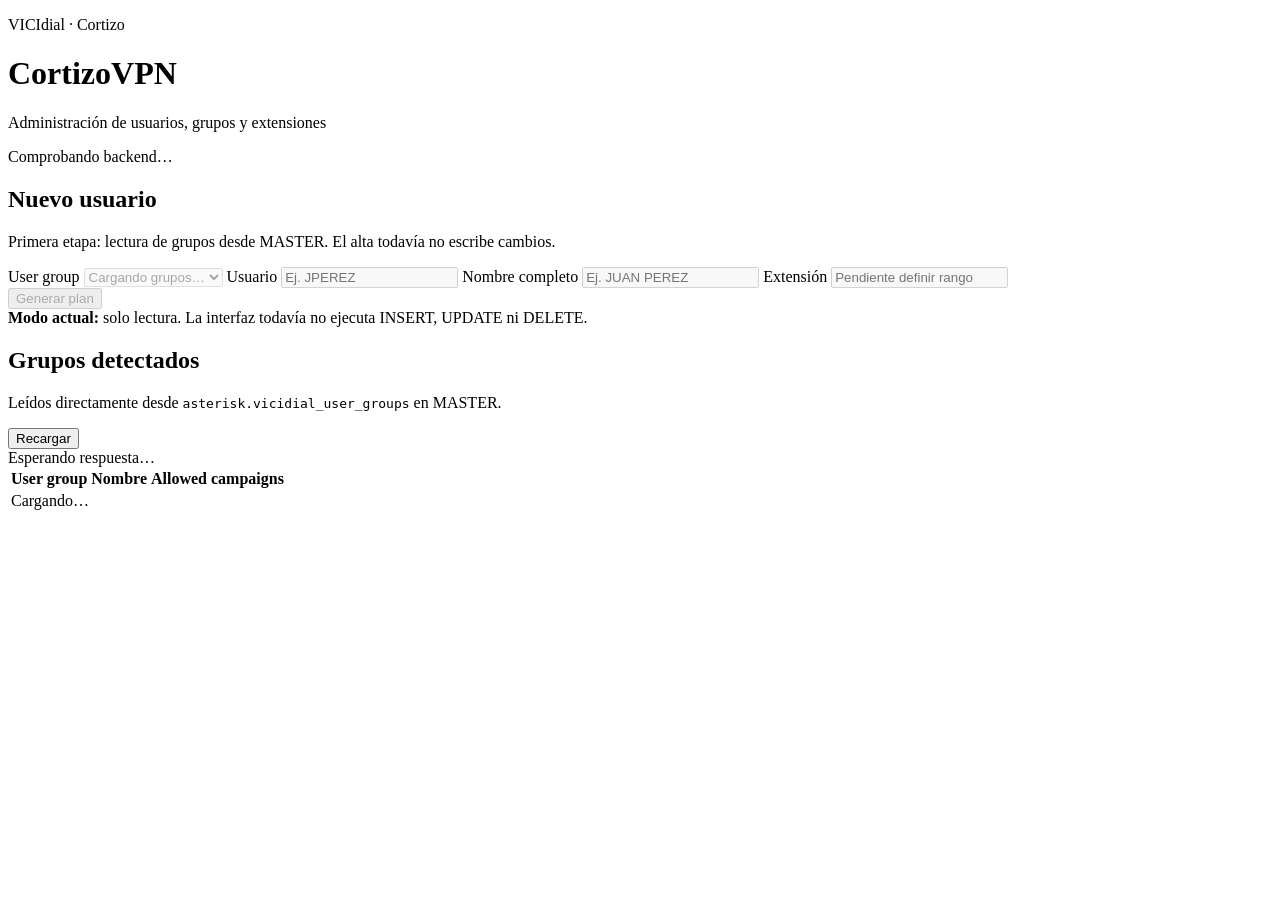
==== docs/index.html @ eaa8d927 "feat: add GitHub Pages frontend" ====
<!doctype html>
<html lang="es">
<head>
  <meta charset="utf-8">
  <meta name="viewport" content="width=device-width, initial-scale=1">
  <title>CortizoVPN</title>
  <link rel="stylesheet" href="./app.css">
</head>
<body>
  <div class="shell">
    <header class="topbar">
      <div>
        <p class="eyebrow">VICIdial · Cortizo</p>
        <h1>CortizoVPN</h1>
        <p class="subtitle">Administración de usuarios, grupos y extensiones</p>
      </div>
      <div id="healthBadge" class="badge badge-wait">Comprobando backend…</div>
    </header>

    <main>
      <section class="card">
        <div class="card-head">
          <div>
            <h2>Nuevo usuario</h2>
            <p>Primera etapa: lectura de grupos desde MASTER. El alta todavía no escribe cambios.</p>
          </div>
        </div>

        <div class="grid">
          <label>
            <span>User group</span>
            <select id="userGroup" disabled>
              <option>Cargando grupos…</option>
            </select>
          </label>

          <label>
            <span>Usuario</span>
            <input id="username" type="text" placeholder="Ej. JPEREZ" disabled>
          </label>

          <label class="wide">
            <span>Nombre completo</span>
            <input id="fullName" type="text" placeholder="Ej. JUAN PEREZ" disabled>
          </label>

          <label>
            <span>Extensión</span>
            <input id="extension" type="text" placeholder="Pendiente definir rango" disabled>
          </label>

          <div class="actions">
            <button type="button" disabled>Generar plan</button>
          </div>
        </div>

        <div class="notice">
          <strong>Modo actual:</strong> solo lectura. La interfaz todavía no ejecuta INSERT, UPDATE ni DELETE.
        </div>
      </section>

      <section class="card">
        <div class="card-head">
          <div>
            <h2>Grupos detectados</h2>
            <p>Leídos directamente desde <code>asterisk.vicidial_user_groups</code> en MASTER.</p>
          </div>
          <button id="reloadGroups" class="secondary" type="button">Recargar</button>
        </div>

        <div id="groupsStatus" class="status">Esperando respuesta…</div>

        <div class="table-wrap">
          <table>
            <thead>
              <tr>
                <th>User group</th>
                <th>Nombre</th>
                <th>Allowed campaigns</th>
              </tr>
            </thead>
            <tbody id="groupsBody">
              <tr>
                <td colspan="3">Cargando…</td>
              </tr>
            </tbody>
          </table>
        </div>
      </section>
    </main>
  </div>

  <script src="./app.js"></script>
</body>
</html>
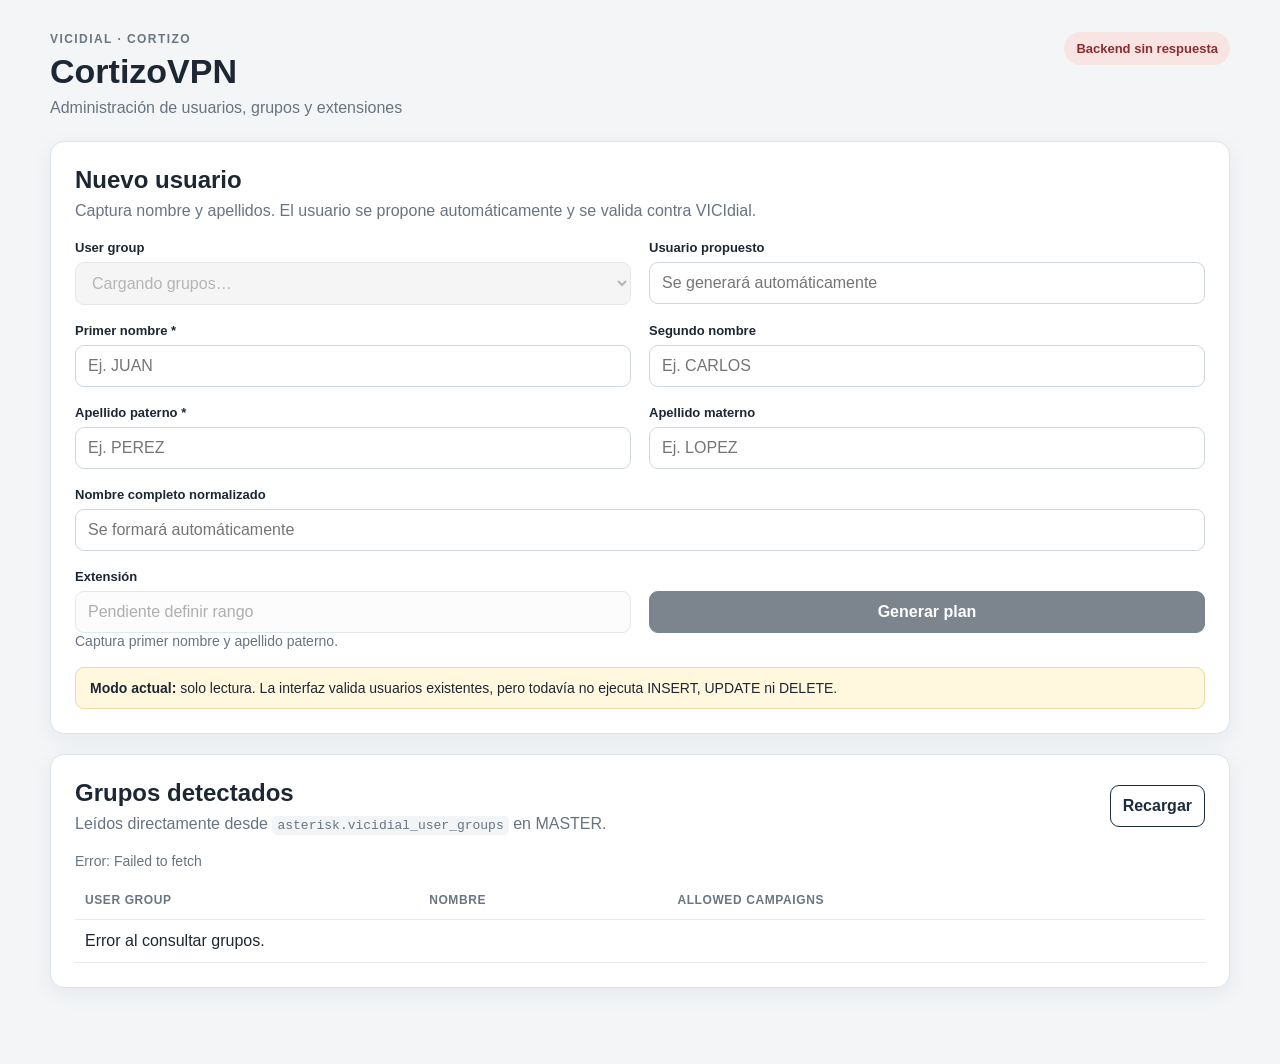
==== commit 63778df1: "feat: add name fields and username preview UI" ====
--- a/docs/index.html
+++ b/docs/index.html
@@ -22,26 +22,44 @@
         <div class="card-head">
           <div>
             <h2>Nuevo usuario</h2>
-            <p>Primera etapa: lectura de grupos desde MASTER. El alta todavía no escribe cambios.</p>
+            <p>Captura nombre y apellidos. El usuario se propone automáticamente y se valida contra VICIdial.</p>
           </div>
         </div>
 
         <div class="grid">
           <label>
             <span>User group</span>
-            <select id="userGroup" disabled>
-              <option>Cargando grupos…</option>
-            </select>
+            <select id="userGroup" disabled><option>Cargando grupos…</option></select>
           </label>
 
           <label>
-            <span>Usuario</span>
-            <input id="username" type="text" placeholder="Ej. JPEREZ" disabled>
+            <span>Usuario propuesto</span>
+            <input id="username" type="text" placeholder="Se generará automáticamente" readonly>
+          </label>
+
+          <label>
+            <span>Primer nombre *</span>
+            <input id="firstName" type="text" placeholder="Ej. JUAN">
+          </label>
+
+          <label>
+            <span>Segundo nombre</span>
+            <input id="secondName" type="text" placeholder="Ej. CARLOS">
+          </label>
+
+          <label>
+            <span>Apellido paterno *</span>
+            <input id="paternalSurname" type="text" placeholder="Ej. PEREZ">
+          </label>
+
+          <label>
+            <span>Apellido materno</span>
+            <input id="maternalSurname" type="text" placeholder="Ej. LOPEZ">
           </label>
 
           <label class="wide">
-            <span>Nombre completo</span>
-            <input id="fullName" type="text" placeholder="Ej. JUAN PEREZ" disabled>
+            <span>Nombre completo normalizado</span>
+            <input id="fullName" type="text" placeholder="Se formará automáticamente" readonly>
           </label>
 
           <label>
@@ -50,12 +68,14 @@
           </label>
 
           <div class="actions">
-            <button type="button" disabled>Generar plan</button>
+            <button id="generatePlan" type="button" disabled>Generar plan</button>
           </div>
         </div>
 
+        <div id="usernameStatus" class="status">Captura primer nombre y apellido paterno.</div>
+
         <div class="notice">
-          <strong>Modo actual:</strong> solo lectura. La interfaz todavía no ejecuta INSERT, UPDATE ni DELETE.
+          <strong>Modo actual:</strong> solo lectura. La interfaz valida usuarios existentes, pero todavía no ejecuta INSERT, UPDATE ni DELETE.
         </div>
       </section>
 
@@ -67,29 +87,16 @@
           </div>
           <button id="reloadGroups" class="secondary" type="button">Recargar</button>
         </div>
-
         <div id="groupsStatus" class="status">Esperando respuesta…</div>
-
         <div class="table-wrap">
           <table>
-            <thead>
-              <tr>
-                <th>User group</th>
-                <th>Nombre</th>
-                <th>Allowed campaigns</th>
-              </tr>
-            </thead>
-            <tbody id="groupsBody">
-              <tr>
-                <td colspan="3">Cargando…</td>
-              </tr>
-            </tbody>
+            <thead><tr><th>User group</th><th>Nombre</th><th>Allowed campaigns</th></tr></thead>
+            <tbody id="groupsBody"><tr><td colspan="3">Cargando…</td></tr></tbody>
           </table>
         </div>
       </section>
     </main>
   </div>
-
   <script src="./app.js"></script>
 </body>
-</html>
+</html>
--- a/docs/app.css
+++ b/docs/app.css
@@ -0,0 +1,203 @@
+:root {
+  font-family: Arial, Helvetica, sans-serif;
+  background: #f3f5f7;
+  color: #1d2733;
+}
+
+* {
+  box-sizing: border-box;
+}
+
+body {
+  margin: 0;
+  background: #f3f5f7;
+}
+
+.shell {
+  width: min(1180px, calc(100% - 32px));
+  margin: 0 auto;
+  padding: 32px 0 56px;
+}
+
+.topbar {
+  display: flex;
+  align-items: flex-start;
+  justify-content: space-between;
+  gap: 24px;
+  margin-bottom: 24px;
+}
+
+.eyebrow {
+  margin: 0 0 6px;
+  text-transform: uppercase;
+  letter-spacing: .12em;
+  font-size: 12px;
+  font-weight: 700;
+  color: #6a7682;
+}
+
+h1, h2 {
+  margin: 0;
+}
+
+h1 {
+  font-size: 34px;
+}
+
+.subtitle,
+.card-head p {
+  margin: 8px 0 0;
+  color: #687481;
+}
+
+.card {
+  background: white;
+  border: 1px solid #dfe4e8;
+  border-radius: 14px;
+  padding: 24px;
+  margin-bottom: 20px;
+  box-shadow: 0 6px 22px rgba(34, 49, 63, .06);
+}
+
+.card-head {
+  display: flex;
+  align-items: center;
+  justify-content: space-between;
+  gap: 16px;
+  margin-bottom: 20px;
+}
+
+.grid {
+  display: grid;
+  grid-template-columns: repeat(2, minmax(0, 1fr));
+  gap: 18px;
+}
+
+.wide {
+  grid-column: 1 / -1;
+}
+
+label span {
+  display: block;
+  margin-bottom: 7px;
+  font-size: 13px;
+  font-weight: 700;
+}
+
+input,
+select,
+button {
+  width: 100%;
+  border-radius: 9px;
+  border: 1px solid #cfd6dc;
+  padding: 11px 12px;
+  font: inherit;
+}
+
+input:disabled,
+select:disabled,
+button:disabled {
+  opacity: .58;
+  cursor: not-allowed;
+}
+
+button {
+  background: #1e2d3d;
+  color: white;
+  border-color: #1e2d3d;
+  cursor: pointer;
+  font-weight: 700;
+}
+
+button.secondary {
+  width: auto;
+  background: white;
+  color: #1e2d3d;
+}
+
+.actions {
+  display: flex;
+  align-items: flex-end;
+}
+
+.notice {
+  margin-top: 18px;
+  padding: 12px 14px;
+  background: #fff8df;
+  border: 1px solid #eadca4;
+  border-radius: 9px;
+  font-size: 14px;
+}
+
+.badge {
+  padding: 9px 12px;
+  border-radius: 999px;
+  font-size: 13px;
+  font-weight: 700;
+  white-space: nowrap;
+}
+
+.badge-wait {
+  background: #e9edf1;
+}
+
+.badge-ok {
+  background: #e4f5e9;
+  color: #226638;
+}
+
+.badge-error {
+  background: #f9e4e4;
+  color: #8c2d2d;
+}
+
+.status {
+  margin-bottom: 12px;
+  font-size: 14px;
+  color: #687481;
+}
+
+.table-wrap {
+  overflow-x: auto;
+}
+
+table {
+  width: 100%;
+  border-collapse: collapse;
+}
+
+th,
+td {
+  padding: 12px 10px;
+  border-bottom: 1px solid #e6eaed;
+  text-align: left;
+  vertical-align: top;
+}
+
+th {
+  font-size: 12px;
+  text-transform: uppercase;
+  letter-spacing: .05em;
+  color: #6a7682;
+}
+
+code {
+  background: #f2f4f6;
+  border-radius: 5px;
+  padding: 2px 5px;
+}
+
+@media (max-width: 720px) {
+  .topbar,
+  .card-head {
+    flex-direction: column;
+  }
+
+  .grid {
+    grid-template-columns: 1fr;
+  }
+
+  .wide {
+    grid-column: auto;
+  }
+}
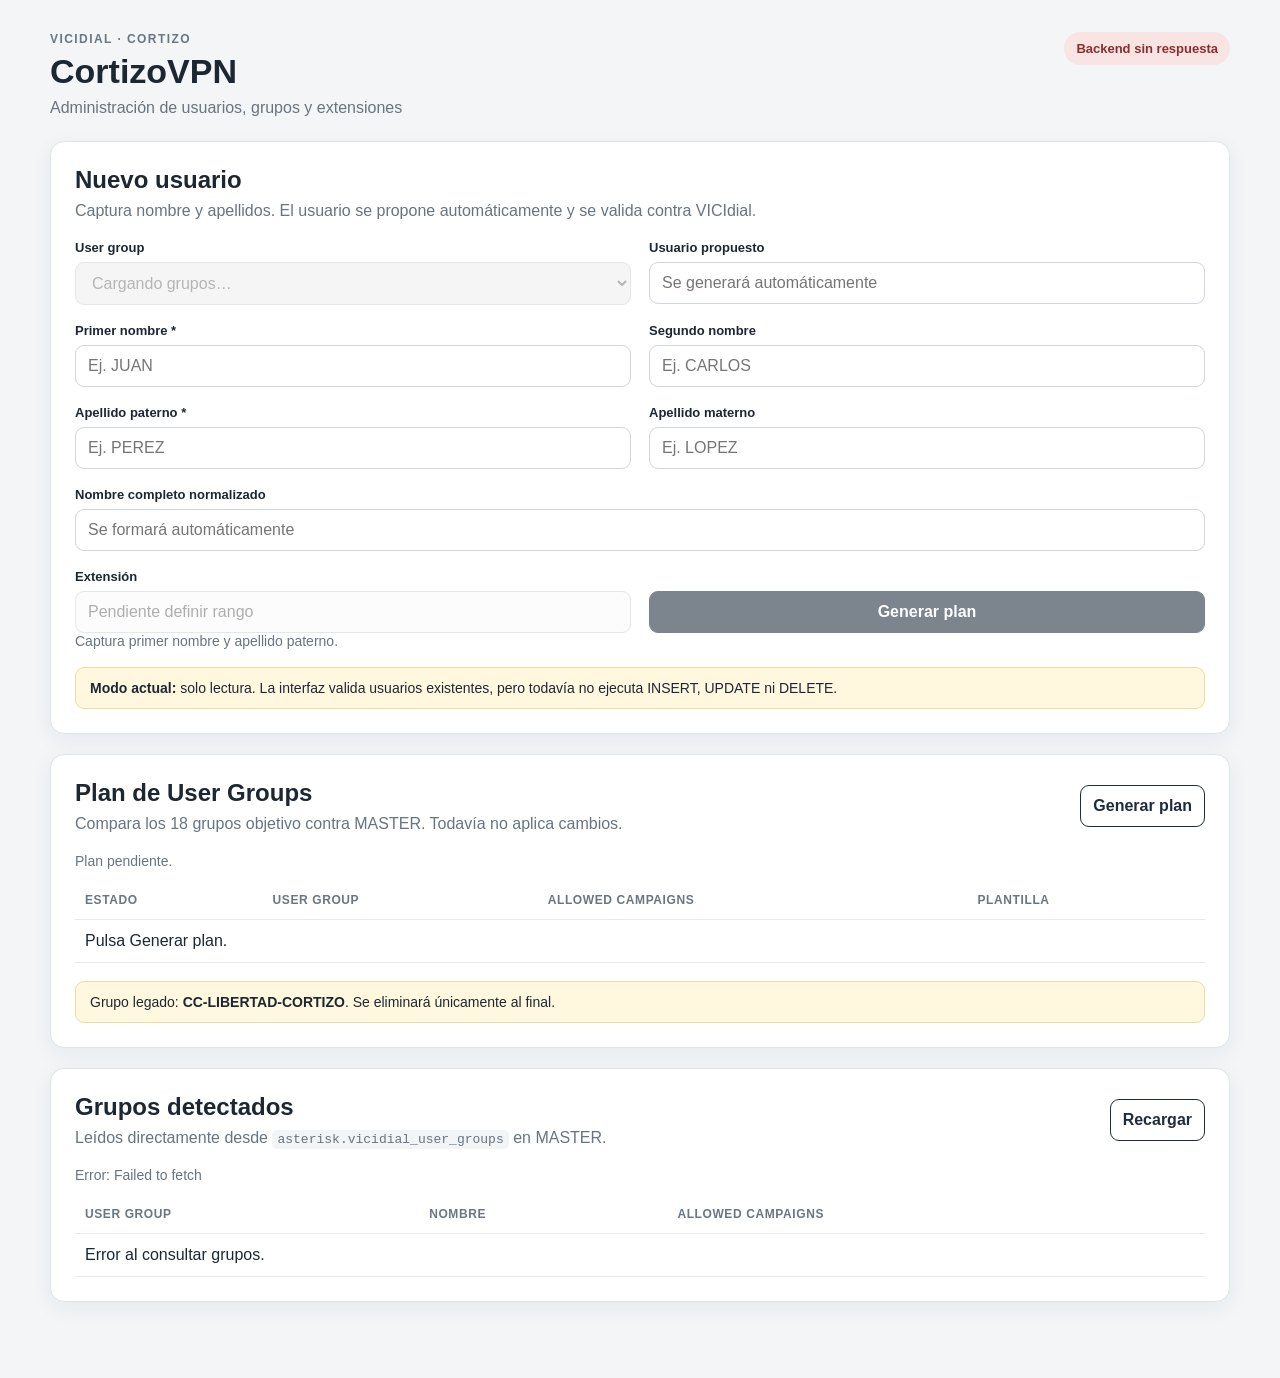
==== commit b348e0f2: "feat: add user-group plan UI" ====
--- a/docs/index.html
+++ b/docs/index.html
@@ -82,6 +82,35 @@
       <section class="card">
         <div class="card-head">
           <div>
+            <h2>Plan de User Groups</h2>
+            <p>Compara los 18 grupos objetivo contra MASTER. Todavía no aplica cambios.</p>
+          </div>
+          <button id="loadGroupPlan" class="secondary" type="button">Generar plan</button>
+        </div>
+        <div id="groupPlanStatus" class="status">Plan pendiente.</div>
+        <div class="table-wrap">
+          <table>
+            <thead>
+              <tr>
+                <th>Estado</th>
+                <th>User Group</th>
+                <th>Allowed campaigns</th>
+                <th>Plantilla</th>
+              </tr>
+            </thead>
+            <tbody id="groupPlanBody">
+              <tr><td colspan="4">Pulsa Generar plan.</td></tr>
+            </tbody>
+          </table>
+        </div>
+        <div id="legacyGroupNotice" class="notice">
+          Grupo legado: <strong>CC-LIBERTAD-CORTIZO</strong>. Se eliminará únicamente al final.
+        </div>
+      </section>
+
+      <section class="card">
+        <div class="card-head">
+          <div>
             <h2>Grupos detectados</h2>
             <p>Leídos directamente desde <code>asterisk.vicidial_user_groups</code> en MASTER.</p>
           </div>
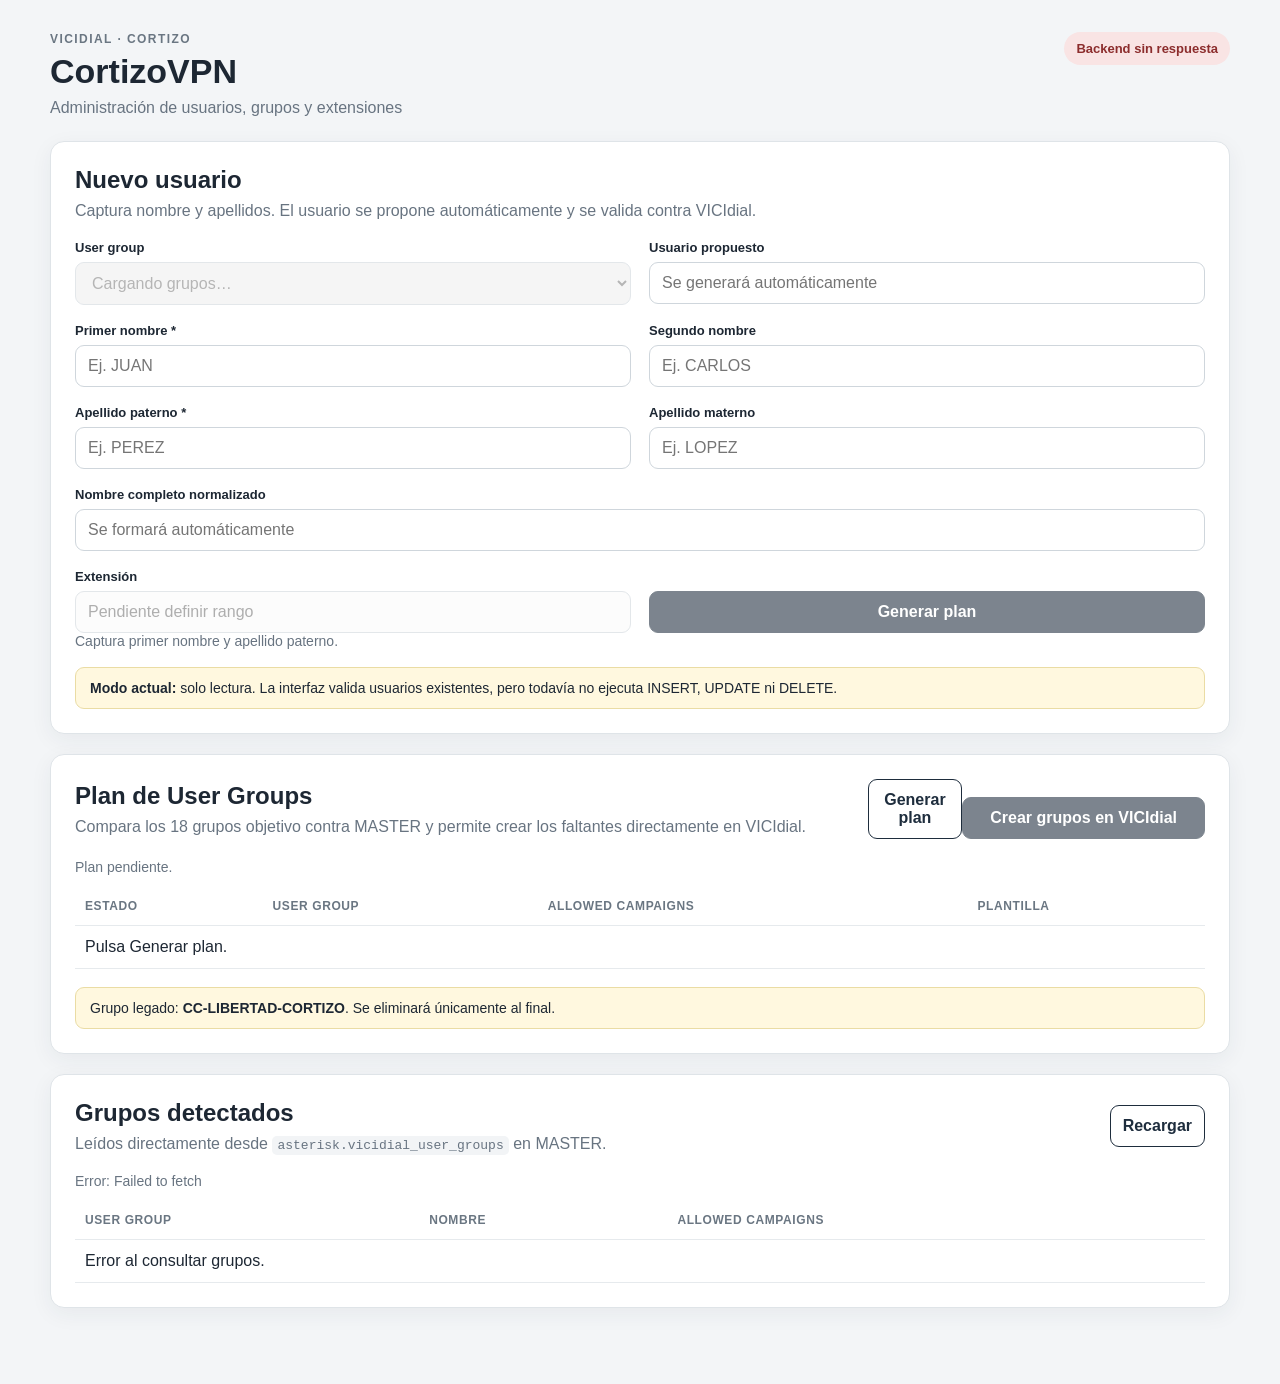
==== commit 16f24e4a: "feat: add apply button for User Groups" ====
--- a/docs/index.html
+++ b/docs/index.html
@@ -83,9 +83,9 @@
         <div class="card-head">
           <div>
             <h2>Plan de User Groups</h2>
-            <p>Compara los 18 grupos objetivo contra MASTER. Todavía no aplica cambios.</p>
+            <p>Compara los 18 grupos objetivo contra MASTER y permite crear los faltantes directamente en VICIdial.</p>
           </div>
-          <button id="loadGroupPlan" class="secondary" type="button">Generar plan</button>
+          <div class="actions"><button id="loadGroupPlan" class="secondary" type="button">Generar plan</button><button id="applyGroupPlan" type="button" disabled>Crear grupos en VICIdial</button></div>
         </div>
         <div id="groupPlanStatus" class="status">Plan pendiente.</div>
         <div class="table-wrap">
